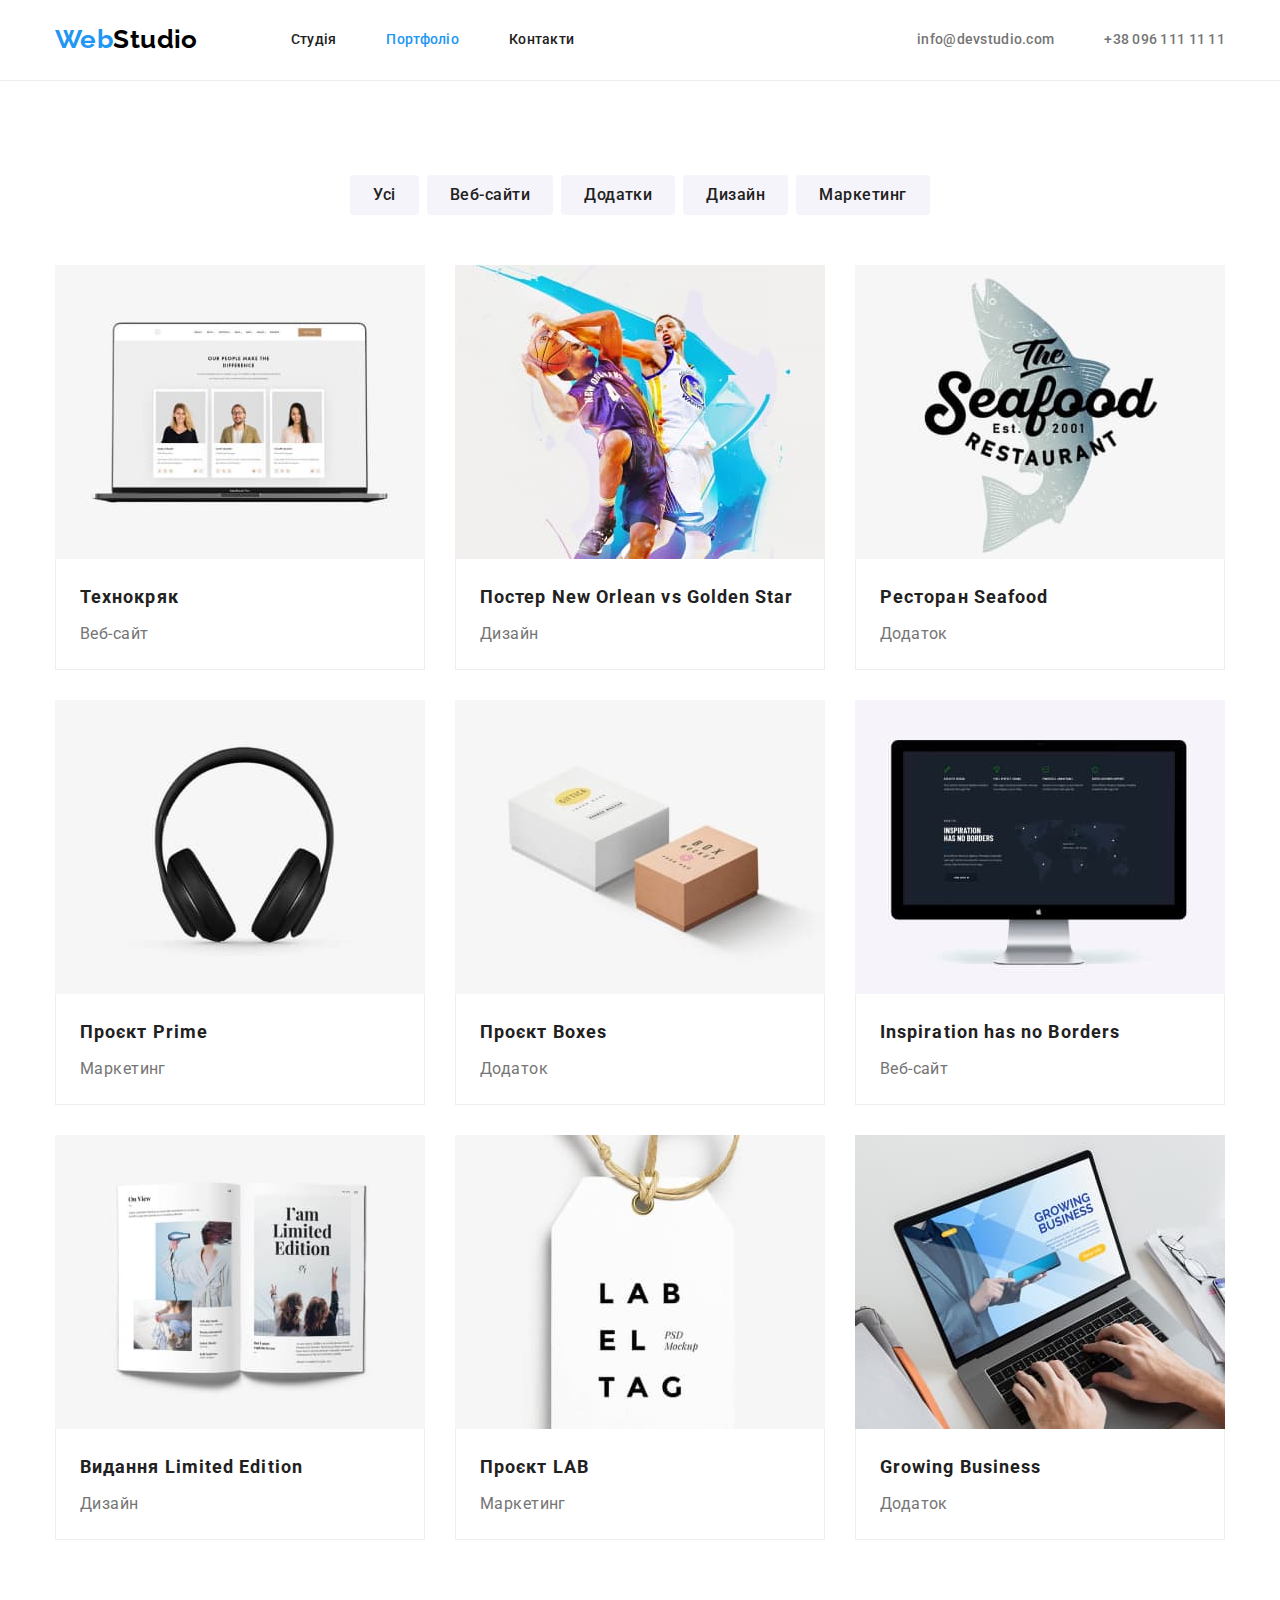
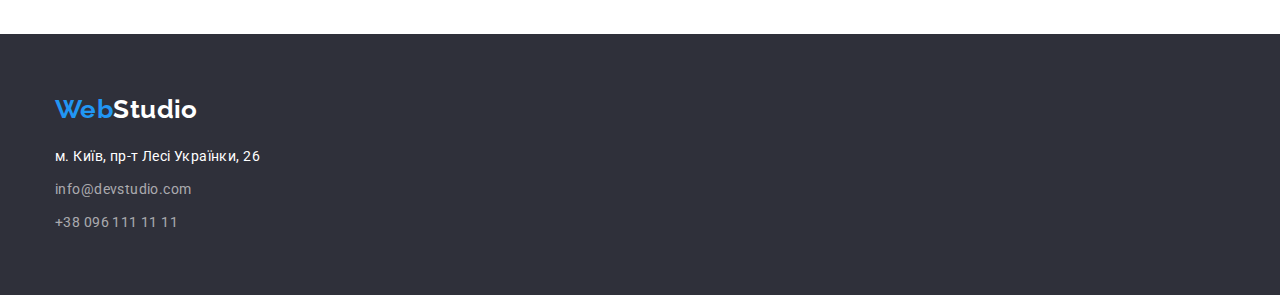
==== portfolio.html @ 05eac66f "Add files" ====
<!DOCTYPE html>
<html lang="uk">
    <head>
        <meta charset="UTF-8">
        <meta http-equiv="X-UA-Compatible" content="IE=edge">
        <meta name="viewport" content="width=device-width, initial-scale=1.0">
        <title>Портфоліо</title>
        <link rel="preconnect" href="https://fonts.googleapis.com">
        <link rel="preconnect" href="https://fonts.gstatic.com" crossorigin>
        <link href="https://fonts.googleapis.com/css2?family=Raleway:wght@700&family=Roboto:wght@400;500;700;900&display=swap" rel="stylesheet">
        <link rel="stylesheet" href="https://cdnjs.cloudflare.com/ajax/libs/modern-normalize/1.1.0/modern-normalize.min.css">
        <link rel="stylesheet" href="./css/styles.css">
    </head>
<body>
    <header class="header">
        <div class="container header-container">
            <a href="/" class="logo"><span class="logo-accent">Web</span>Studio</a>
            <nav class="nav">
                <ul class="nav-list list">
                    <li class="nav-item"><a href="./index.html" class="link">Студія</a></li>
                    <li class="nav-item"><a href="./portfolio.html" class="link current">Портфоліо</a></li>
                    <li class="nav-item"><a href="" class="link">Контакти</a></li>
                </ul>
            </nav> 
            <ul class="autho-list list">
                <li class="autho-item"><a href="mailto:info@devstudio.com" class="link">info@devstudio.com</a>
                </li>
                <li class="autho-item"><a href="tel:+380961111111" class="link">+38 096 111 11 11</a>
                </li>
            </ul>
        </div> 
    </header>
    <main>
        <section class="portfolio section">
            <div class="container">
                <h1 class="visually-hidden">Портфоліо</h1>
                <ul class="filter-list list">
                    <li class="filter-list-item"><button type="button" class="button secondary">Усі</button></li>
                    <li class="filter-list-item"><button type="button" class="button secondary">Веб-сайти</button></li>
                    <li class="filter-list-item"><button type="button" class="button secondary">Додатки</button></li>
                    <li class="filter-list-item"><button type="button" class="button secondary">Дизайн</button></li>
                    <li class="filter-list-item"><button type="button" class="button secondary">Маркетинг</button></li>
                </ul>
                <ul class="portfolio-list list">
                    <li class="portfolio-item">
                        <a href="" class="portfolio-link">
                            <img src="./images/portfolio1.jpg" alt="Мокап ноутбука" width="370" height="294">
                            <div class="portfolio-discription">
                                <h2 class="portfolio-item-title">Технокряк</h2>
                                <p class="portfolio-text">Веб-сайт</p>
                            </div>
                        </a>
                    </li>
                    
                    <li class="portfolio-item">
                        <a href="" class="portfolio-link">
                            <img src="./images/portfolio2.jpg" alt="Два гравці в баскетбол з м'ячем" width="370" height="294">
                            <div class="portfolio-discription">
                                <h2 class="portfolio-item-title">Постер New Orlean vs Golden Star</h2>
                                <p class="portfolio-text">Дизайн</p>
                            </div>
                        </a>
                    </li>

                    <li class="portfolio-item">
                        <a href="" class="portfolio-link">
                            <img src="./images/portfolio3.jpg" alt="Лого ресторану морепродуктів" width="370" height="294">
                            <div class="portfolio-discription">
                                <h2 class="portfolio-item-title">Ресторан Seafood</h2>
                                <p class="portfolio-text">Додаток</p>
                            </div>
                        </a>
                    </li>

                    <li class="portfolio-item">
                        <a href="" class="portfolio-link">
                            <img src="./images/portfolio4.jpg" alt="Бездротові навушники" width="370" height="294">
                            <div class="portfolio-discription">
                                <h2 class="portfolio-item-title">Проєкт Prime</h2>
                                <p class="portfolio-text">Маркетинг</p>
                            </div>
                        </a>
                    </li>

                    <li class="portfolio-item">
                        <a href="" class="portfolio-link">
                            <img src="./images/portfolio5.jpg" alt="Мокап з двома коробками" width="370" height="294">
                            <div class="portfolio-discription">
                                <h2 class="portfolio-item-title">Проєкт Boxes</h2>
                                <p class="portfolio-text">Додаток</p>
                            </div>
                        </a>
                    </li>

                    <li class="portfolio-item">
                        <a href="" class="portfolio-link">
                            <img src="./images/portfolio6.jpg" alt="Мокап коп'ютера" width="370" height="294">
                            <div class="portfolio-discription">
                                <h2 class="portfolio-item-title">Inspiration has no Borders</h2>
                                <p class="portfolio-text">Веб-сайт</p>
                            </div>
                        </a>
                    </li>

                    <li class="portfolio-item">
                        <a href="" class="portfolio-link">
                            <img src="./images/portfolio7.jpg" alt="Розгорнений журнал" width="370" height="294">
                            <div class="portfolio-discription">
                                <h2 class="portfolio-item-title">Видання Limited Edition</h2>
                                <p class="portfolio-text">Дизайн</p>
                            </div>
                        </a>
                    </li>

                    <li class="portfolio-item">
                        <a href="" class="portfolio-link">
                            <img src="./images/portfolio8.jpg" alt="Мокап бірки" width="370" height="294">
                            <div class="portfolio-discription">
                                <h2 class="portfolio-item-title">Проєкт LAB</h2>
                                <p class="portfolio-text">Маркетинг</p>
                            </div>
                        </a>
                    </li>

                    <li class="portfolio-item">
                        <a href="" class="portfolio-link">
                            <img src="./images/portfolio9.jpg" alt="Чоловік працює на ноутбуці" width="370" height="294">
                            <div class="portfolio-discription">
                                <h2 class="portfolio-item-title">Growing Business</h2>
                                <p class="portfolio-text">Додаток</p>
                            </div>
                        </a>
                    </li>
                </ul>
            </div>
        </section>
    </main>
    <footer class="footer">
        <div class="container">
            <a href="./" class="logo"><span class="logo-accent">Web</span>Studio</a>
            <address class="contacts">
                м. Київ, пр-т Лесі Українки, 26 
                <a href="mailto:info@devstudio.com" class="link">info@devstudio.com</a>
                <a href="tel:+380961111111" class="link">+38 096 111 11 11</a>
            </address>
        </div>
    </footer>
</body>
</html>
---- css/styles.css ----
/* ПАРАГРАФИ Основний колір тексту #757575 */
/* ЗАГОЛОВКИ Додатковий колір тексту #212121 */
/* Блакитний Акцент #2196F3 */
/* Білий #FFFFFF */
/* Білий з прозорістю rgba(255, 255, 255, 0.6); */
/* Фон основний #FFFFFF */
/* Фон додатковий #F5F4FA */
/* Фон футер #2F303A*/

:root {
    --primary-text-color: #757575;
    --secondary-text-color: #212121;
    --accent-color: #2196F3;

    --primary-background-color: #ffffff;
    --secondary-background-color: #F5F4FA;
    --accent-background-color: #2F303A;

    --primary-white-color: #ffffff;
    --card-set-gap: 30px;
}

body {
    background-color: var(--primary-background-color);
    color: var(--primary-text-color); 

    font-family: Roboto, sans-serif;
    font-size: 14px;
    letter-spacing: 0.03em;
}

/* ---------------------------------RESET----------------------------------- */
h1,
h2,
h3,
h4,
h5,
h6,
p {
    margin: 0;
}

.list {
    padding: 0;
    margin: 0;
    list-style: none;
}

button {
    cursor: pointer;
}

address {
    font-style: normal;
}

img {
    display: block;
    max-width: 100%; 
    height: auto;
}

/*----------------------------------BUTTON------------------------------------*/
.button {
    border: 1px solid transparent;
    border-radius: 4px;
}

.button.primary {
    min-width: 216px;
    height: 50px;

    color: var(--primary-white-color);
    background-color: var(--accent-color);
    font-weight: 700;
    font-size: 16px;
    line-height: 1.86;
    letter-spacing: 0.06em;
}

.button.primary:hover,
.button.primary:focus {
    background-color: #188CE8;
}

.button.secondary {
    padding: 6px 22px;
    
    color: var(--secondary-text-color);
    background-color: var(--secondary-background-color);
    font-weight: 500;
    font-size: 16px;
    line-height: 1.63;
    letter-spacing: 0.03em;
}

.button.secondary:hover,
.button.secondary:focus {
    color: var(--primary-white-color);
    background-color: var(--accent-color);
}

/* --------------------------------CONTAINER------------------------------------*/
.container {
    width: 1200px;
    padding-left: 15px;
    padding-right: 15px;
    margin-left: auto;
    margin-right: auto;
    /* outline: 2px solid tomato; */
}

/* --------------------------------- HEADER ------------------------------- */
.header {
    border-bottom-width: 1px;
    border-bottom-style: solid;
    border-bottom-color: #ECECEC;
}

.header-container {
    display: flex;
    align-items: center;
}

/******************** ЛОГОТИП ********************/
.logo {
    margin-right: 93px;

    color: #000000;
    font-family: Raleway, sans-serif;
    font-weight: 700;
    font-size: 26px;
    line-height: 1.2;
    text-decoration: none;
}

.logo-accent {
    color: var(--accent-color);
}

/******************* НАВІГАЦІЯ ********************/
.nav-list {
    display: flex;
    gap: 50px;
}

.nav-list .link {
    display: block;
    padding-top: 32px;
    padding-bottom: 32px;

    color: var(--secondary-text-color);
    font-weight: 500;
    font-size: 14px;
    line-height: 1.14;
    letter-spacing: 0.02em;
    text-decoration: none;
}

.nav-list .link:hover, 
.nav-list .link:focus {
    color: var(--accent-color);
}

.nav-list .link.current {
    color: var(--accent-color);
}
.nav-list .link.current:hover,
.nav-list .link.current:focus {
    color: var(--secondary-text-color);
}

/******************** АВТОРИЗАЦІЯ *****************/
.autho-list {
    display: flex;
    margin-left: auto;
    gap: 50px;
}

.autho-list .link {
    display: block;
    padding-top: 32px;
    padding-bottom: 32px;

    color:var(--primary-text-color);
    font-weight: 500;
    font-size: 14px;
    line-height: 1.14;
    letter-spacing: 0.02em;
    text-decoration: none;
}

.autho-list .link:hover,
.autho-list .link:focus {
    color:var(--accent-color)
}

/*---------------------------------- HERO --------------------------------*/
.hero {
    padding: 200px 0;

    background-color: var(--accent-background-color);
    text-align: center;
}

.hero-title {
    max-width: 696px;
    margin-right: auto;
    margin-left: auto;
    margin-bottom: 30px;

    color: var(--primary-white-color);
    font-weight: 900;
    font-size: 44px;
    line-height: 1.36;
    letter-spacing: 0.06em;
    text-transform: uppercase;
}

/*-------------------------------СЕКЦІЇ----------------------------------*/
.section {
    padding-top: 94px;
    padding-bottom: 94px;
}

.section-title {
    margin-bottom: 50px;

    color: var(--secondary-text-color);
    font-weight: 700;
    font-size: 36px;
    line-height: 1.17;
    text-align: center;
}

/*-------------------------------ПЕРЕВАГИ------------------------------*/
.visually-hidden {
    position: absolute;
    width: 1px;
    height: 1px;
    margin: -1px;
    border: 0;
    padding: 0;
    white-space: nowrap;
    clip-path: inset(100%);
    clip: rect(0 0 0 0);
    overflow: hidden;
}

.features {
    padding-bottom: 0; 
}

.features-list {
    display: flex;
    gap: var(--card-set-gap);
}

.feature-item {
    flex-basis: calc((100% - 3 * var(--card-set-gap)) / 4);
}

.features-item-title {
    margin-bottom: 10px;

    color: var(--secondary-text-color);
    font-weight: 700;
    font-size: 14px;
    line-height: 1.14;
    text-transform: uppercase;
}

.features-text {
    line-height: 1.71;
}

/*-----------------------------НАПРЯМКИ РОБОТИ--------------------------- */
.directions-list {
    display: flex;
    gap: var(--card-set-gap);
}

/*-------------------------------НАША КОМАНДА--------------------------- */
.team {
    background-color: var(--secondary-background-color);
}

.team-list {
    display: flex;
    gap: var(--card-set-gap);

    font-size: 16px;
    line-height: 1.12;
}

.team-list-item {
    flex-basis: calc((100% - 3 * var(--card-set-gap)) / 4);

    background-color: var(--primary-background-color);
}

.team-list-description {
    padding: 30px 0;
    text-align: center;
}

.team-item-title {
    margin-bottom: 10px;
    
    color: var(--secondary-text-color);
    font-weight: 500;
    font-size: 16px;
}

/*-------------------------------ПОРТФОЛІО-------------------------------*/
.filter-list {
    display: flex;
    margin-bottom: 50px;
    justify-content: center;
    gap: 8px;
}

.portfolio-list {
    display: flex;
    flex-wrap: wrap;
    gap: var(--card-set-gap);
}

.portfolio-item {
    flex-basis: calc((100% - 2 * var(--card-set-gap)) / 3);
}

.portfolio-link {
    text-decoration: none;
}

.portfolio-discription {
    padding: 20px 24px;
    border-bottom: 1px solid #EEEEEE;
    border-right: 1px solid #EEEEEE;
    border-left: 1px solid #EEEEEE;
}

.portfolio-item-title {
    margin-bottom: 4px;

    color: var(--secondary-text-color);
    font-weight: 700;
    font-size: 18px;
    line-height: 2;
    letter-spacing: 0.06em;
}

.portfolio-text {
    color: var(--primary-text-color);
    font-size: 16px;
    line-height: 1.88;
}

/*----------------------------------ФУТЕР--------------------------------*/
.footer {
    padding-top: 60px;
    padding-bottom: 60px;

    background-color: var(--accent-background-color);
    color: var(--primary-white-color); 
}

.footer .logo {
    display: block;
    margin-bottom: 20px;
    
    color: var(--primary-white-color);
}

.contacts {
    line-height: 1.71;
}

.contacts .link {
    display: block;
    margin-top: 9px;

    color: rgba(255, 255, 255, 0.6);
    text-decoration: none;
}

.contacts .link:hover,
.autcontactsho .link:focus {
    color: var(--accent-color);
}
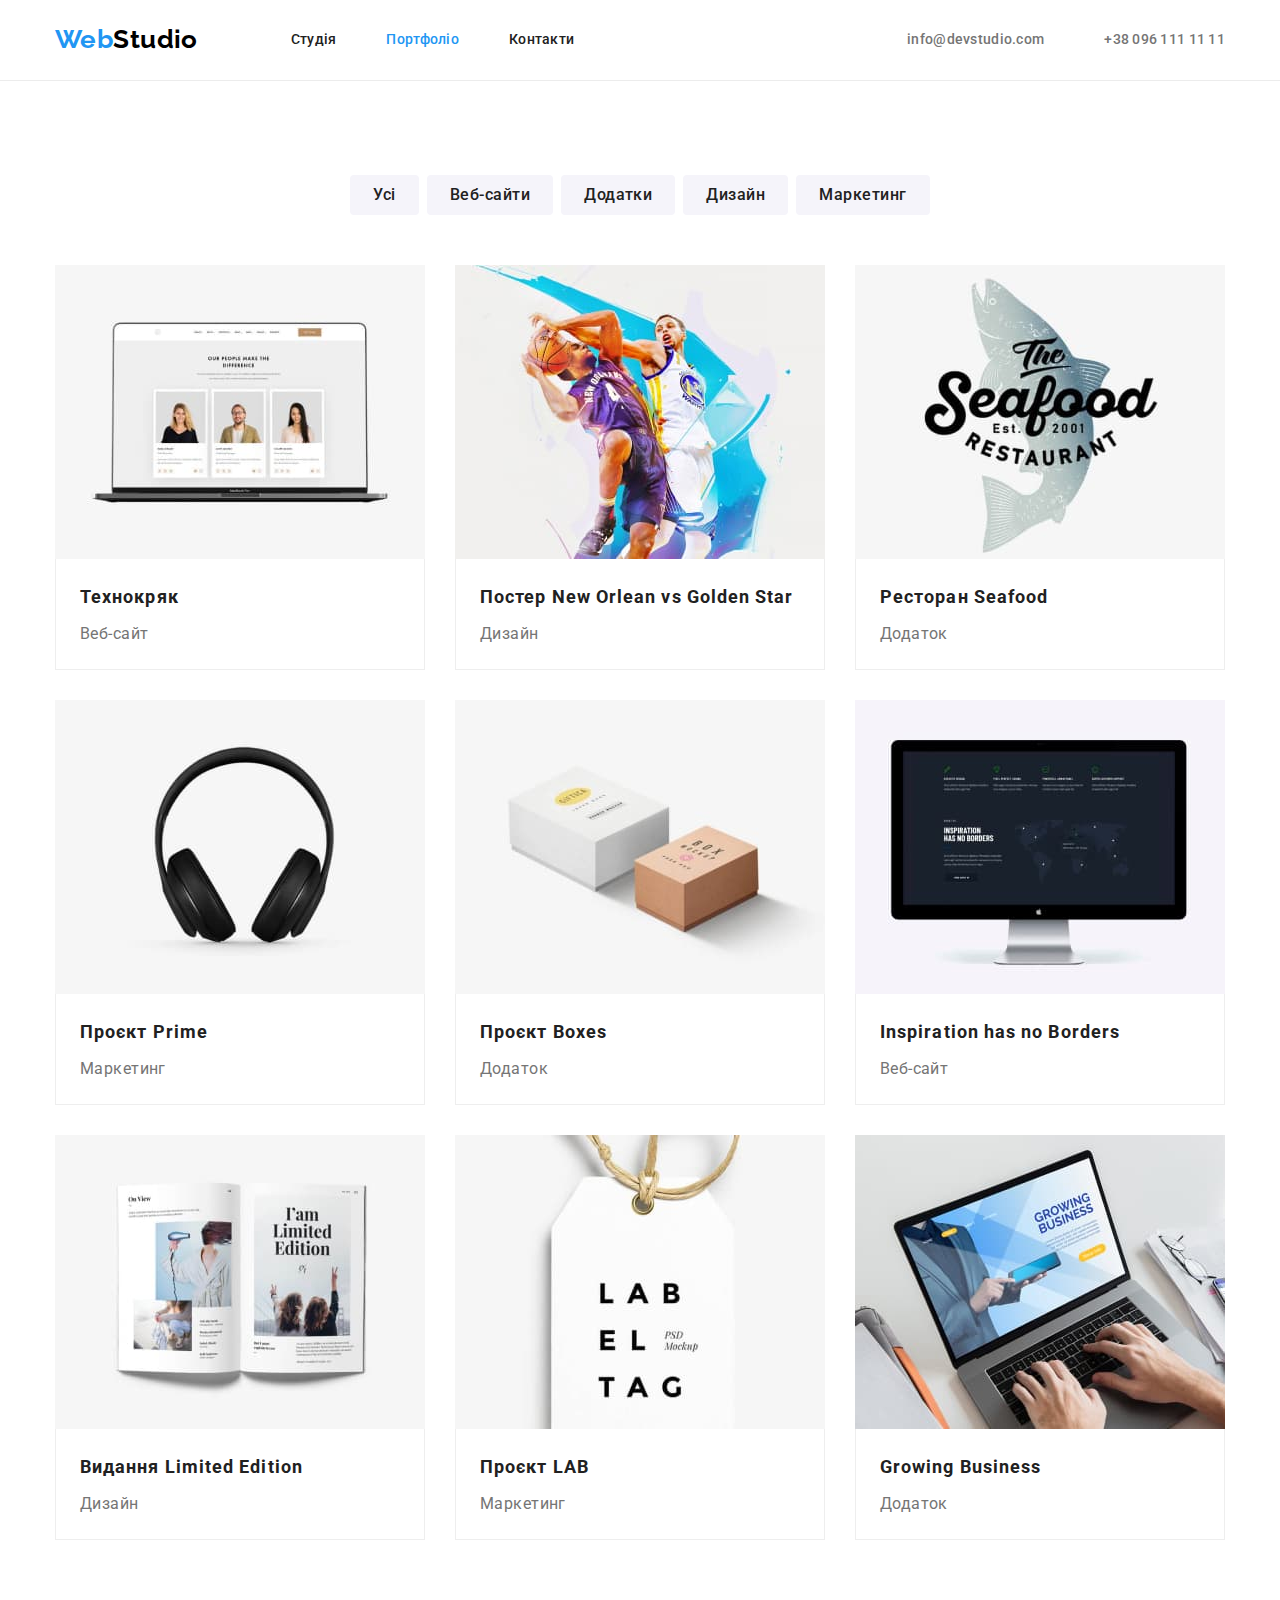
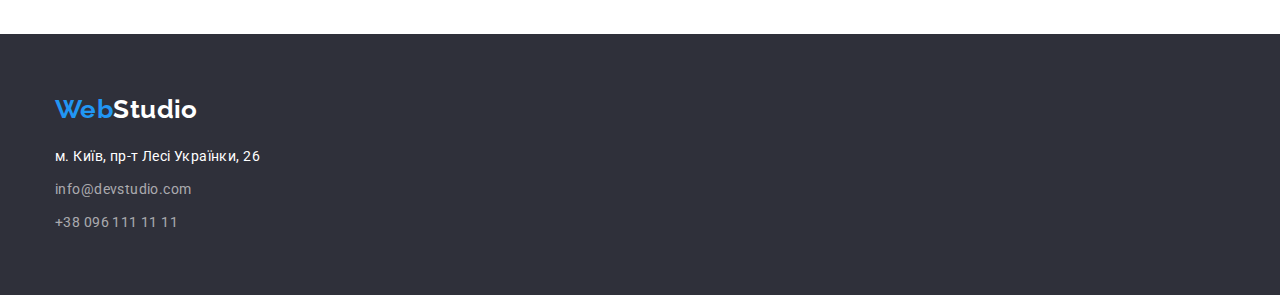
==== commit 98c6bac7: "Create svg-sprite" ====
--- a/portfolio.html
+++ b/portfolio.html
@@ -146,4 +146,5 @@
         </div>
     </footer>
 </body>
-</html>+</html>
+
--- a/css/styles.css
+++ b/css/styles.css
@@ -178,7 +178,8 @@
 }
 
 .autho-list .link {
-    display: block;
+    display: inline-flex;
+    align-items: center;
     padding-top: 32px;
     padding-bottom: 32px;
 
@@ -195,13 +196,42 @@
     color:var(--accent-color)
 }
 
+.autho-list .link::before {
+    content: "";
+    margin-right: 10px;
+}
+
+.icon-envelope::before {
+    width: 16px;
+    height: 12px;
+    background-image: url(../images/envelope.svg);
+}
+
+.icon-smartphone::before {
+    width: 10px;
+    height: 16px;
+    background-image: url(../images/smartphone.svg);
+}
+
 /*---------------------------------- HERO --------------------------------*/
 .hero {
+    background-color: #C4C4C4;
+    text-align: center;
+}
+/* -----------------------------???????????----------------------- */
+.hero-bgd {
     padding: 200px 0;
-
-    background-color: var(--accent-background-color);
-    text-align: center;
-}
+    height: 600px;
+    max-width: 1600px;
+    margin-left: auto;
+    margin-right: auto;
+    background-image: linear-gradient(
+        to right, 
+        rgba(47, 48, 58, 0.4), rgba(47, 48, 58, 0.4)), 
+        url(../images/Hero.jpg);
+    background-position: center;
+}
+/* -----------------------------???????????----------------------- */
 
 .hero-title {
     max-width: 696px;
@@ -260,6 +290,30 @@
     flex-basis: calc((100% - 3 * var(--card-set-gap)) / 4);
 }
 
+.feature-item::before {
+    display: block;
+    content: "";
+    width: 270px;
+    height: 120px;
+    background: #F5F4FA;
+    border-radius: 4px;
+    margin-bottom: 30px;
+    background-repeat: no-repeat;
+    background-position: center;
+}
+.icon-antenna::before {
+    background-image: url(../images/antenna\ 1.svg);
+}
+.icon-clock::before {
+    background-image: url(../images/clock\ 1.svg);
+}
+.icon-diagram::before {
+    background-image: url(../images/diagram\ 1.svg);
+}
+.icon-astronaut::before {
+    background-image: url(../images/astronaut\ 1.svg);
+}
+
 .features-item-title {
     margin-bottom: 10px;
 
@@ -310,6 +364,42 @@
     color: var(--secondary-text-color);
     font-weight: 500;
     font-size: 16px;
+}
+
+.team-text {
+    margin-bottom: 16px;
+}
+
+.team-soc-list {
+    display: flex;
+    padding-left: 32px;
+    padding-right: 32px;
+    gap: 10px;
+}
+
+.team-soc-link {
+    display: block;
+    padding-top: 12px;
+    padding-bottom: 12px;
+    width: 44px;
+    height: 44px;
+    border-radius: 50%;
+
+    color: #afb1b8;
+    background-color: var(--primary-background-color);
+    text-decoration: none;
+}
+
+.team-soc-link:hover,
+.team-soc-link:focus {
+    color: var(--primary-white-color);;
+    background-color: var(--accent-color);
+}
+
+.team-soc-icon {
+    fill: currentColor;
+    width: 20px;
+    height: 20px;
 }
 
 /*-------------------------------ПОРТФОЛІО-------------------------------*/
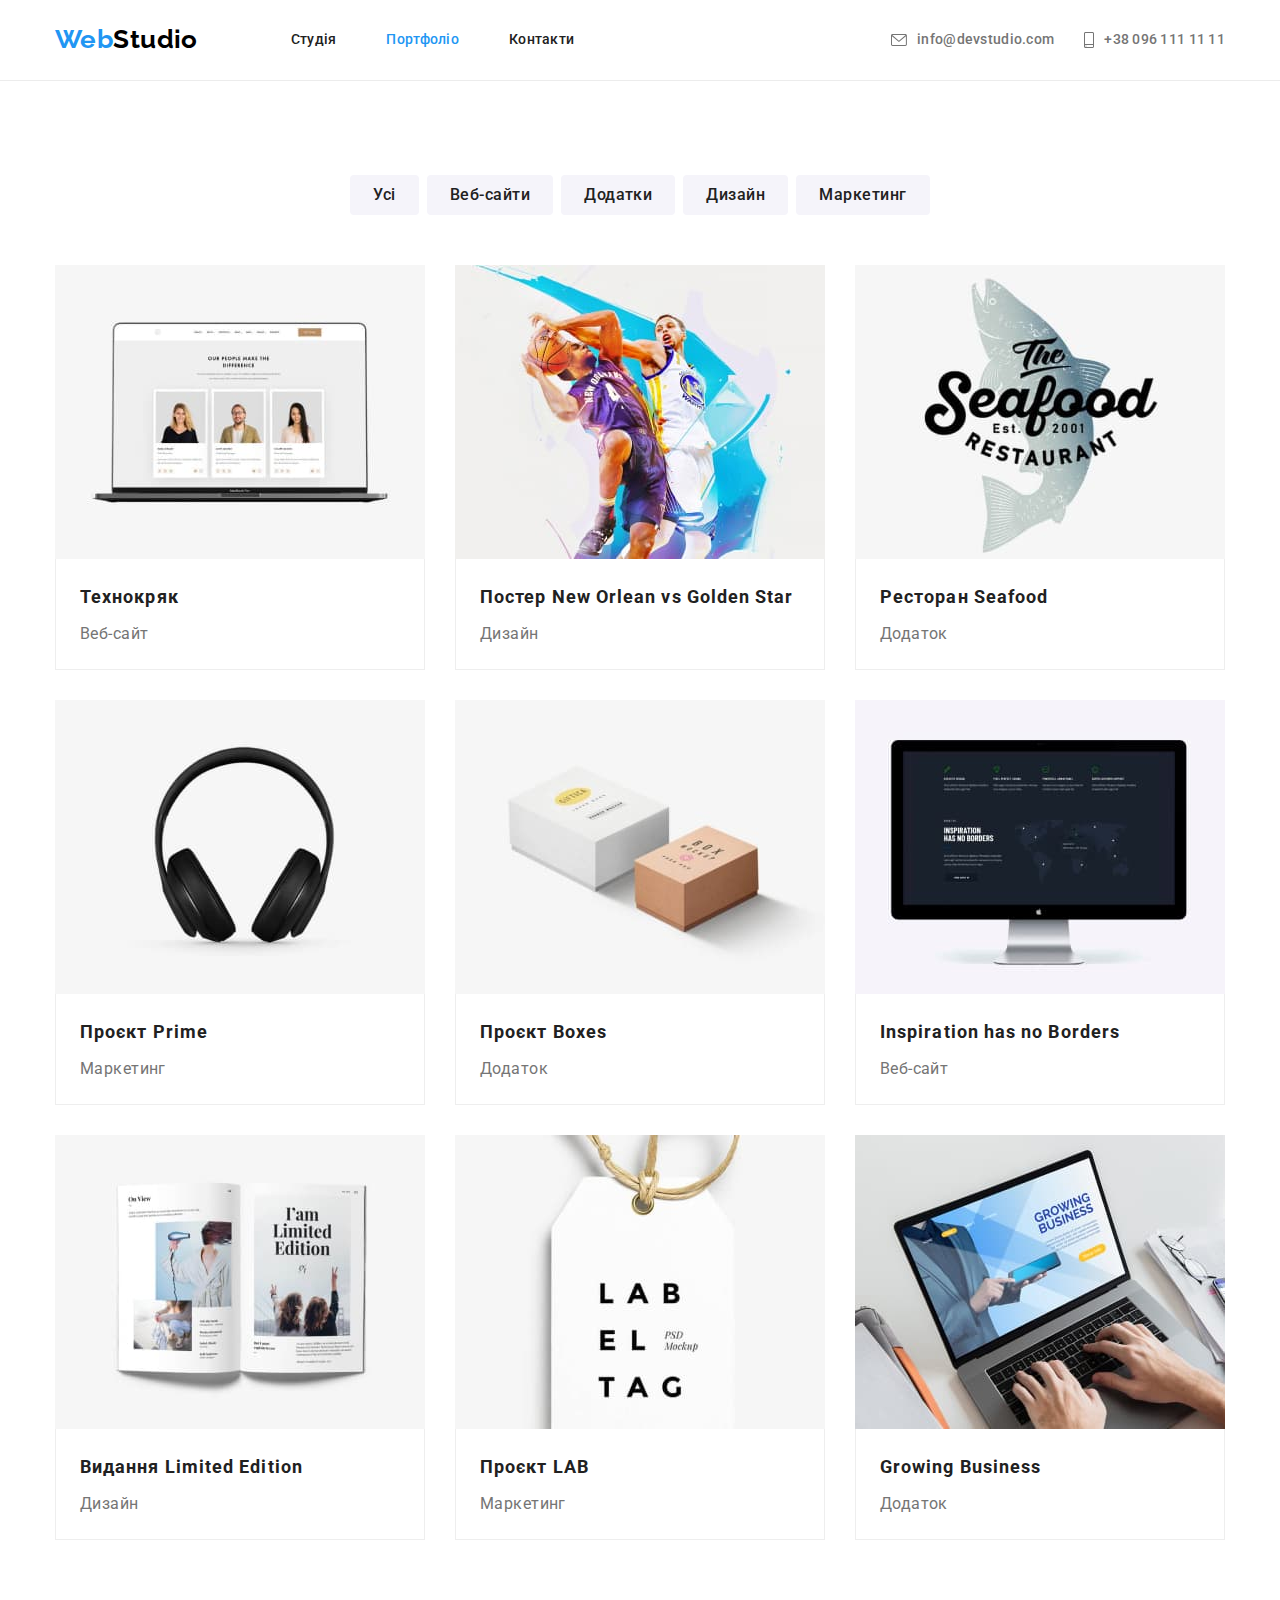
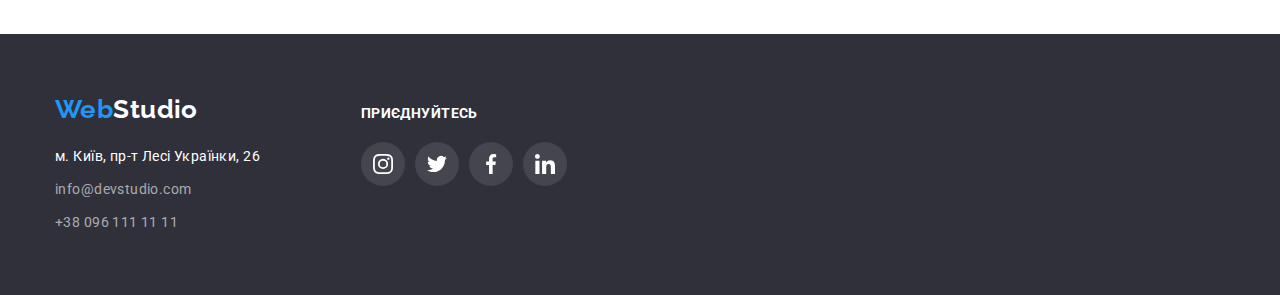
==== commit b214c3d2: "Add shadows" ====
--- a/portfolio.html
+++ b/portfolio.html
@@ -17,15 +17,28 @@
             <a href="/" class="logo"><span class="logo-accent">Web</span>Studio</a>
             <nav class="nav">
                 <ul class="nav-list list">
-                    <li class="nav-item"><a href="./index.html" class="link">Студія</a></li>
-                    <li class="nav-item"><a href="./portfolio.html" class="link current">Портфоліо</a></li>
-                    <li class="nav-item"><a href="" class="link">Контакти</a></li>
+                    <li class="nav-item"><a href="./index.html" class="link">Студія</a>
+                    </li>
+                    <li class="nav-item"><a href="./portfolio.html" class="link current">Портфоліо</a>
+                    </li>
+                    <li class="nav-item"><a href="" class="link">Контакти</a>
+                    </li>
                 </ul>
             </nav> 
-            <ul class="autho-list list">
-                <li class="autho-item"><a href="mailto:info@devstudio.com" class="link">info@devstudio.com</a>
+            <ul class="contacts-list list">
+                <li class="contacts-item">
+                    <a href="mailto:info@devstudio.com" class="contacts-link link">
+                        <svg class="contacts-link-icon" width="16" height="12">
+                            <use href='../images/symbol-defs.svg#envelope'></use>
+                        </svg>
+                    info@devstudio.com</a>
                 </li>
-                <li class="autho-item"><a href="tel:+380961111111" class="link">+38 096 111 11 11</a>
+                <li class="contacts-item">
+                    <a href="tel:+380961111111" class="contacts-link link">
+                        <svg class="contacts-link-icon" width="10" height="16">
+                            <use href='../images/symbol-defs.svg#smartphone'></use>
+                        </svg>
+                    +38 096 111 11 11</a>
                 </li>
             </ul>
         </div> 
@@ -136,13 +149,48 @@
         </section>
     </main>
     <footer class="footer">
-        <div class="container">
-            <a href="./" class="logo"><span class="logo-accent">Web</span>Studio</a>
-            <address class="contacts">
-                м. Київ, пр-т Лесі Українки, 26 
-                <a href="mailto:info@devstudio.com" class="link">info@devstudio.com</a>
-                <a href="tel:+380961111111" class="link">+38 096 111 11 11</a>
-            </address>
+        <div class="container footer-wrap">
+            <div class="footer-contacts">
+                <a href="./" class="logo"><span class="logo-accent">Web</span>Studio</a>
+                <address class="footer-contacts-list">
+                    м. Київ, пр-т Лесі Українки, 26 
+                    <a href="mailto:info@devstudio.com" class="link">info@devstudio.com</a>
+                    <a href="tel:+380961111111" class="link">+38 096 111 11 11</a>
+                </address>
+            </div>
+            <div class="footer-socials">
+                <h3 class="footer-socials-title">приєднуйтесь</h3>
+                <ul class="footer-socials-list list">
+                    <li class="footer-socials-item">
+                        <a href="" class="footer-socials-link" aria-label="Посилання на Instagram" target="_blank" rel="noopener noreferrer">
+                            <svg class="footer-socials-icon">
+                                <use href="../images/symbol-defs.svg#instagram"></use>
+                            </svg>
+                        </a>
+                    </li>
+                    <li class="footer-socials-item">
+                        <a href="" class="footer-socials-link" aria-label="Посилання на Twitter" target="_blank" rel="noopener noreferrer">
+                            <svg class="footer-socials-icon">
+                                <use href="../images/symbol-defs.svg#twitter"></use>
+                            </svg>
+                        </a>
+                    </li>
+                    <li class="footer-socials-item">
+                        <a href="" class="footer-socials-link" aria-label="Посилання на Facebook" target="_blank" rel="noopener noreferrer">
+                            <svg class="footer-socials-icon">
+                                <use href="../images/symbol-defs.svg#facebook"></use>
+                            </svg>
+                        </a>
+                    </li>
+                    <li class="footer-socials-item">
+                        <a href="" class="footer-socials-link" aria-label="Посилання на LinkedIn" target="_blank" rel="noopener noreferrer">
+                            <svg class="footer-socials-icon">
+                                <use href="../images/symbol-defs.svg#linkedin"></use>
+                            </svg>
+                        </a>
+                    </li>
+                </ul>
+            </div>
         </div>
     </footer>
 </body>
--- a/css/styles.css
+++ b/css/styles.css
@@ -6,6 +6,7 @@
 /* Фон основний #FFFFFF */
 /* Фон додатковий #F5F4FA */
 /* Фон футер #2F303A*/
+/* Іконки #afb1b8 */
 
 :root {
     --primary-text-color: #757575;
@@ -18,6 +19,7 @@
 
     --primary-white-color: #ffffff;
     --card-set-gap: 30px;
+    --icon-color: #afb1b8;
 }
 
 body {
@@ -98,6 +100,7 @@
 .button.secondary:focus {
     color: var(--primary-white-color);
     background-color: var(--accent-color);
+    box-shadow: 0px 3px 1px rgba(0, 0, 0, 0.1), 0px 1px 2px rgba(0, 0, 0, 0.08), 0px 2px 2px rgba(0, 0, 0, 0.12);
 }
 
 /* --------------------------------CONTAINER------------------------------------*/
@@ -170,18 +173,19 @@
     color: var(--secondary-text-color);
 }
 
-/******************** АВТОРИЗАЦІЯ *****************/
-.autho-list {
+/******************** CONTACTS *****************/
+.contacts-list {
     display: flex;
     margin-left: auto;
-    gap: 50px;
-}
-
-.autho-list .link {
-    display: inline-flex;
+    gap: 30px;
+}
+
+.contacts-link {
+    display: flex;
     align-items: center;
     padding-top: 32px;
     padding-bottom: 32px;
+    
 
     color:var(--primary-text-color);
     font-weight: 500;
@@ -191,47 +195,34 @@
     text-decoration: none;
 }
 
-.autho-list .link:hover,
-.autho-list .link:focus {
+.contacts-link-icon {
+    margin-right: 10px;
+    fill: var(--primary-text-color);
+}
+
+.contacts-link:hover,
+.contacts-link:focus {
     color:var(--accent-color)
 }
 
-.autho-list .link::before {
-    content: "";
-    margin-right: 10px;
-}
-
-.icon-envelope::before {
-    width: 16px;
-    height: 12px;
-    background-image: url(../images/envelope.svg);
-}
-
-.icon-smartphone::before {
-    width: 10px;
-    height: 16px;
-    background-image: url(../images/smartphone.svg);
+.contacts-link:hover .contacts-link-icon,
+.contacts-link:focus .contacts-link-icon{
+    fill: var(--accent-color);
 }
 
 /*---------------------------------- HERO --------------------------------*/
 .hero {
-    background-color: #C4C4C4;
-    text-align: center;
-}
-/* -----------------------------???????????----------------------- */
-.hero-bgd {
-    padding: 200px 0;
     height: 600px;
     max-width: 1600px;
+    padding: 200px 0;
     margin-left: auto;
     margin-right: auto;
+    text-align: center; 
+    background-color: #C4C4C4;
     background-image: linear-gradient(
-        to right, 
         rgba(47, 48, 58, 0.4), rgba(47, 48, 58, 0.4)), 
         url(../images/Hero.jpg);
-    background-position: center;
-}
-/* -----------------------------???????????----------------------- */
+}
 
 .hero-title {
     max-width: 696px;
@@ -290,28 +281,20 @@
     flex-basis: calc((100% - 3 * var(--card-set-gap)) / 4);
 }
 
-.feature-item::before {
-    display: block;
-    content: "";
+.feature-icon-bg {
+    display: flex;
+    align-items: center;
+    justify-content: center;
     width: 270px;
     height: 120px;
-    background: #F5F4FA;
     border-radius: 4px;
     margin-bottom: 30px;
-    background-repeat: no-repeat;
-    background-position: center;
-}
-.icon-antenna::before {
-    background-image: url(../images/antenna\ 1.svg);
-}
-.icon-clock::before {
-    background-image: url(../images/clock\ 1.svg);
-}
-.icon-diagram::before {
-    background-image: url(../images/diagram\ 1.svg);
-}
-.icon-astronaut::before {
-    background-image: url(../images/astronaut\ 1.svg);
+    background: var(--secondary-background-color);
+}
+
+.feature-icon {
+    width: 70px;
+    height: 70px;
 }
 
 .features-item-title {
@@ -351,6 +334,8 @@
     flex-basis: calc((100% - 3 * var(--card-set-gap)) / 4);
 
     background-color: var(--primary-background-color);
+    box-shadow: 0px 1px 3px rgba(0, 0, 0, 0.12), 0px 1px 1px rgba(0, 0, 0, 0.14), 0px 2px 1px rgba(0, 0, 0, 0.2);
+    border-radius: 0px 0px 4px 4px;
 }
 
 .team-list-description {
@@ -372,34 +357,75 @@
 
 .team-soc-list {
     display: flex;
-    padding-left: 32px;
-    padding-right: 32px;
+    justify-content: center;
     gap: 10px;
 }
 
-.team-soc-link {
-    display: block;
-    padding-top: 12px;
-    padding-bottom: 12px;
+.team-soc-item {
     width: 44px;
     height: 44px;
+}
+
+.team-soc-link {
+    display: flex;
+    width: 100%;
+    height: 100%;
     border-radius: 50%;
-
-    color: #afb1b8;
+    align-items: center;
+    justify-content: center;
     background-color: var(--primary-background-color);
-    text-decoration: none;
+}
+
+.team-soc-icon {
+    fill: var(--icon-color);
+    width: 20px;
+    height: 20px;
 }
 
 .team-soc-link:hover,
 .team-soc-link:focus {
-    color: var(--primary-white-color);;
     background-color: var(--accent-color);
 }
 
-.team-soc-icon {
-    fill: currentColor;
-    width: 20px;
-    height: 20px;
+.team-soc-link:hover .team-soc-icon,
+.team-soc-link:focus .team-soc-icon {
+    fill: var(--primary-white-color);
+}
+
+/*-------------------------------КЛІЄНТИ-------------------------------*/
+.clients-list {
+    display: flex;
+    gap: var(--card-set-gap);
+}
+
+.clients-item {
+    flex-basis: calc((100% - 5 * var(--card-set-gap)) / 6);
+}
+
+.clients-link {
+    display: flex;
+    width: 170px;
+    height: 92px;
+    border: 1px solid #AFB1B8;
+    border-radius: 4px;
+    align-items: center;
+    justify-content: center;
+}
+
+.clients-icon {
+    width: 106px;
+    height: 60px;
+    fill: var(--icon-color);
+}
+
+.clients-link:hover,
+.clients-link:focus {
+    border-color: var(--accent-color);
+}
+
+.clients-link:hover .clients-icon,
+.clients-link:focus .clients-icon {
+    fill: var(--accent-color);
 }
 
 /*-------------------------------ПОРТФОЛІО-------------------------------*/
@@ -418,11 +444,18 @@
 
 .portfolio-item {
     flex-basis: calc((100% - 2 * var(--card-set-gap)) / 3);
+    background-color: var(--primary-background-color);
 }
 
 .portfolio-link {
+    display: inline-block;
     text-decoration: none;
 }
+
+.portfolio-link:hover,
+.portfolio-link:focus {
+    box-shadow: 0px 1px 1px rgba(0, 0, 0, 0.12), 0px 4px 4px rgba(0, 0, 0, 0.06), 1px 4px 6px rgba(0, 0, 0, 0.16);
+} 
 
 .portfolio-discription {
     padding: 20px 24px;
@@ -456,6 +489,12 @@
     color: var(--primary-white-color); 
 }
 
+.footer-wrap {
+    display: flex;
+    gap: 70px;
+    align-items: baseline;
+}
+
 .footer .logo {
     display: block;
     margin-bottom: 20px;
@@ -463,11 +502,11 @@
     color: var(--primary-white-color);
 }
 
-.contacts {
+.footer-contacts-list {
     line-height: 1.71;
 }
 
-.contacts .link {
+.footer-contacts-list .link {
     display: block;
     margin-top: 9px;
 
@@ -475,7 +514,52 @@
     text-decoration: none;
 }
 
-.contacts .link:hover,
-.autcontactsho .link:focus {
+.footer-contacts-list .link:hover,
+.footer-contacts-list .link:focus {
     color: var(--accent-color);
 }
+
+.footer-socials-title {
+    margin-bottom: 20px;
+
+    font-weight: 700;
+    font-size: 14px;
+    line-height: 1.14;
+    letter-spacing: 0.03em;
+    text-transform: uppercase;
+    color: var(--primary-white-color);
+}
+
+.footer-socials-list {
+    display: flex;
+    justify-content: center;
+    gap: 10px;
+}
+
+.footer-socials-item {
+    width: 44px;
+    height: 44px;
+}
+
+.footer-socials-link {
+    display: flex;
+    width: 100%;
+    height: 100%;
+    border-radius: 50%;
+    align-items: center;
+    justify-content: center;
+    background-color: rgba(255, 255, 255, 0.1);
+}
+
+.footer-socials-icon {
+    fill: var(--primary-white-color);
+    width: 20px;
+    height: 20px;
+}
+
+.footer-socials-link:hover,
+.footer-socials-link:focus {
+    background-color: var(--accent-color);
+}
+
+
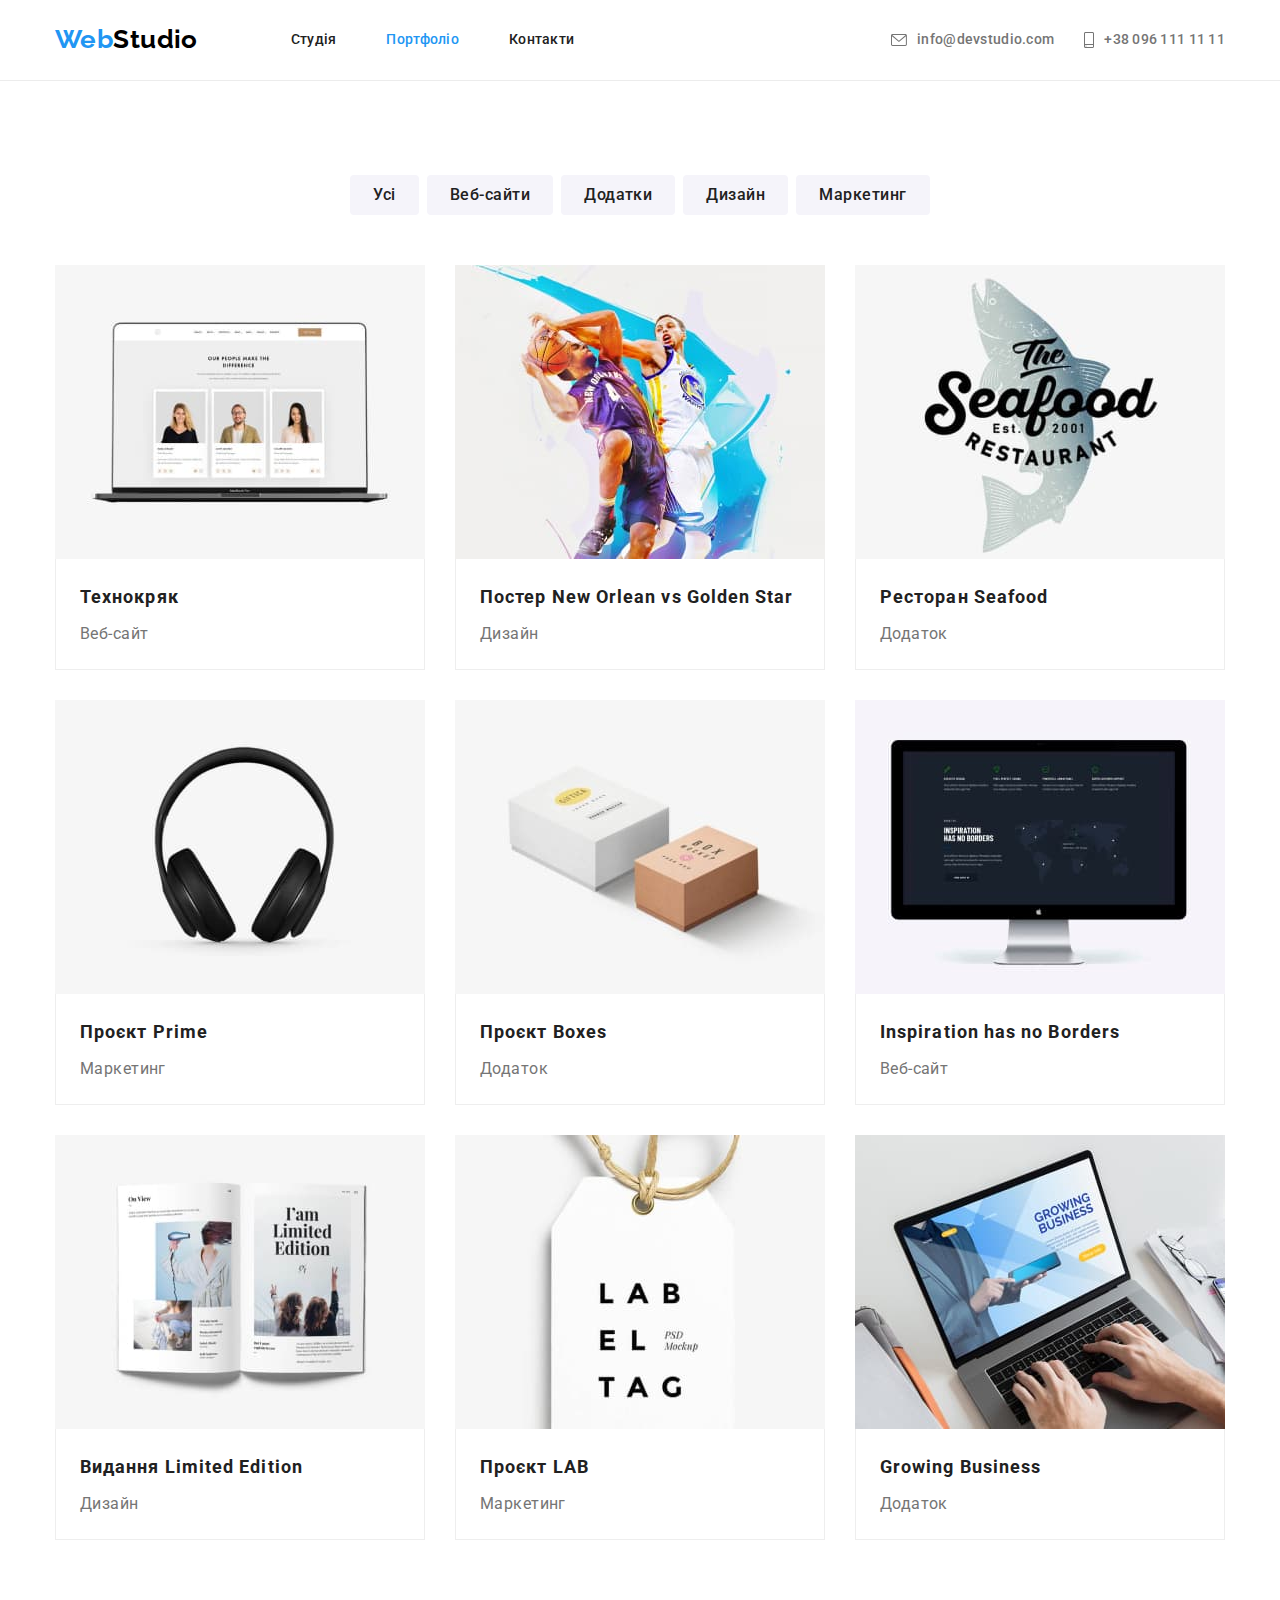
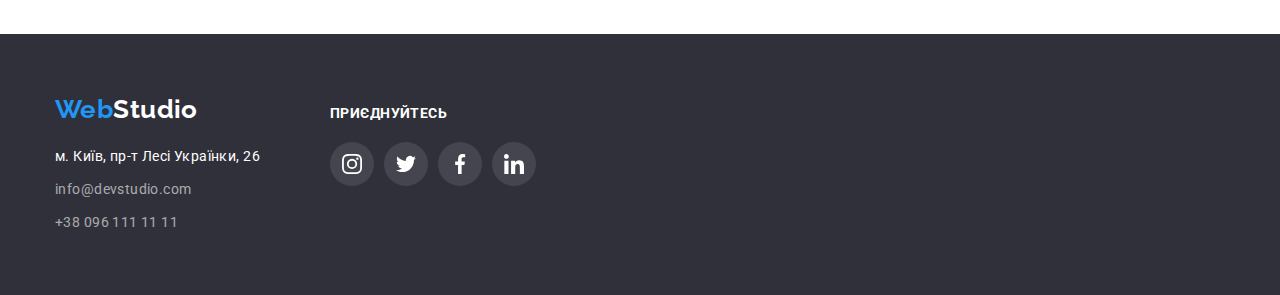
==== commit 65322d88: "Fix footer" ====
--- a/portfolio.html
+++ b/portfolio.html
@@ -14,7 +14,7 @@
 <body>
     <header class="header">
         <div class="container header-container">
-            <a href="/" class="logo"><span class="logo-accent">Web</span>Studio</a>
+            <a href="/" class="logo header-logo"><span class="logo-accent">Web</span>Studio</a>
             <nav class="nav">
                 <ul class="nav-list list">
                     <li class="nav-item"><a href="./index.html" class="link">Студія</a>
@@ -29,14 +29,14 @@
                 <li class="contacts-item">
                     <a href="mailto:info@devstudio.com" class="contacts-link link">
                         <svg class="contacts-link-icon" width="16" height="12">
-                            <use href='../images/symbol-defs.svg#envelope'></use>
+                            <use href='./images/symbol-defs.svg#envelope'></use>
                         </svg>
                     info@devstudio.com</a>
                 </li>
                 <li class="contacts-item">
                     <a href="tel:+380961111111" class="contacts-link link">
                         <svg class="contacts-link-icon" width="10" height="16">
-                            <use href='../images/symbol-defs.svg#smartphone'></use>
+                            <use href='./images/symbol-defs.svg#smartphone'></use>
                         </svg>
                     +38 096 111 11 11</a>
                 </li>
@@ -151,7 +151,7 @@
     <footer class="footer">
         <div class="container footer-wrap">
             <div class="footer-contacts">
-                <a href="./" class="logo"><span class="logo-accent">Web</span>Studio</a>
+                <a href="./" class="logo footer-logo"><span class="logo-accent">Web</span>Studio</a>
                 <address class="footer-contacts-list">
                     м. Київ, пр-т Лесі Українки, 26 
                     <a href="mailto:info@devstudio.com" class="link">info@devstudio.com</a>
@@ -164,28 +164,31 @@
                     <li class="footer-socials-item">
                         <a href="" class="footer-socials-link" aria-label="Посилання на Instagram" target="_blank" rel="noopener noreferrer">
                             <svg class="footer-socials-icon">
-                                <use href="../images/symbol-defs.svg#instagram"></use>
-                            </svg>
-                        </a>
-                    </li>
+                                <use href="./images/symbol-defs.svg#instagram"></use>
+                            </svg>
+                        </a>
+                    </li>
+
                     <li class="footer-socials-item">
                         <a href="" class="footer-socials-link" aria-label="Посилання на Twitter" target="_blank" rel="noopener noreferrer">
                             <svg class="footer-socials-icon">
-                                <use href="../images/symbol-defs.svg#twitter"></use>
-                            </svg>
-                        </a>
-                    </li>
+                                <use href="./images/symbol-defs.svg#twitter"></use>
+                            </svg>
+                        </a>
+                    </li>
+
                     <li class="footer-socials-item">
                         <a href="" class="footer-socials-link" aria-label="Посилання на Facebook" target="_blank" rel="noopener noreferrer">
                             <svg class="footer-socials-icon">
-                                <use href="../images/symbol-defs.svg#facebook"></use>
-                            </svg>
-                        </a>
-                    </li>
+                                <use href="./images/symbol-defs.svg#facebook"></use>
+                            </svg>
+                        </a>
+                    </li>
+                    
                     <li class="footer-socials-item">
                         <a href="" class="footer-socials-link" aria-label="Посилання на LinkedIn" target="_blank" rel="noopener noreferrer">
                             <svg class="footer-socials-icon">
-                                <use href="../images/symbol-defs.svg#linkedin"></use>
+                                <use href="./images/symbol-defs.svg#linkedin"></use>
                             </svg>
                         </a>
                     </li>
--- a/css/styles.css
+++ b/css/styles.css
@@ -62,7 +62,7 @@
     height: auto;
 }
 
-/*----------------------------------BUTTON------------------------------------*/
+/*----------------------------------BUTTONS------------------------------------*/
 .button {
     border: 1px solid transparent;
     border-radius: 4px;
@@ -127,14 +127,16 @@
 
 /******************** ЛОГОТИП ********************/
 .logo {
-    margin-right: 93px;
-
     color: #000000;
     font-family: Raleway, sans-serif;
     font-weight: 700;
     font-size: 26px;
     line-height: 1.2;
     text-decoration: none;
+}
+
+.header-logo {
+    margin-right: 93px;
 }
 
 .logo-accent {
@@ -491,11 +493,10 @@
 
 .footer-wrap {
     display: flex;
-    gap: 70px;
     align-items: baseline;
 }
 
-.footer .logo {
+.footer-logo {
     display: block;
     margin-bottom: 20px;
     
@@ -517,6 +518,10 @@
 .footer-contacts-list .link:hover,
 .footer-contacts-list .link:focus {
     color: var(--accent-color);
+}
+
+.footer-socials {
+    margin-left: 70px;
 }
 
 .footer-socials-title {
